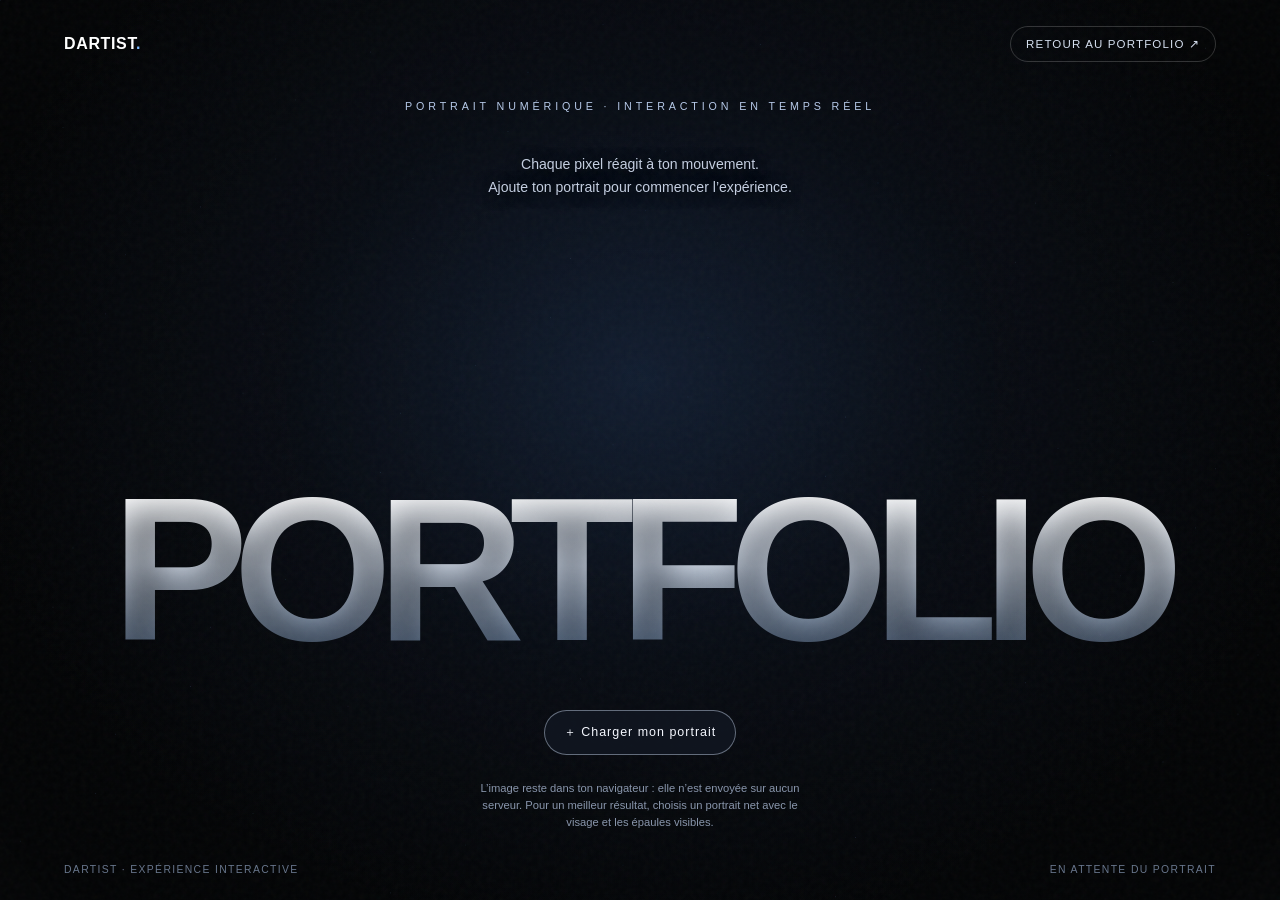
==== portrait-interactif.html @ 357aa3f6 "Add interactive pixel portrait experience" ====
<!DOCTYPE html>
<html lang="fr">
<head>
<meta charset="UTF-8">
<meta name="viewport" content="width=device-width, initial-scale=1">
<meta name="theme-color" content="#050609">
<title>Portrait interactif — dartist.</title>
<style>
  :root{color-scheme:dark;--bg:#050609;--blue:#7cb9ff;--white:#f1f5ff}
  *{box-sizing:border-box}
  html,body{margin:0;min-height:100%;background:var(--bg);color:var(--white);font-family:Inter,Arial,sans-serif}
  body{min-height:100svh;overflow-x:hidden}
  .stage{position:relative;min-height:100svh;isolation:isolate;overflow:hidden;display:grid;place-items:center;background:radial-gradient(ellipse at 50% 42%,#111b2c 0,#070a10 38%,#030405 76%)}
  canvas{position:absolute;inset:0;width:100%;height:100%;z-index:-1;touch-action:pan-y}
  .noise{position:absolute;inset:0;z-index:-1;pointer-events:none;opacity:.16;background-image:url("data:image/svg+xml,%3Csvg viewBox='0 0 180 180' xmlns='http://www.w3.org/2000/svg'%3E%3Cfilter id='n'%3E%3CfeTurbulence type='fractalNoise' baseFrequency='.9' numOctaves='3' stitchTiles='stitch'/%3E%3C/filter%3E%3Crect width='100%25' height='100%25' filter='url(%23n)' opacity='.22'/%3E%3C/svg%3E")}
  .top{position:absolute;top:26px;left:clamp(20px,5vw,72px);right:clamp(20px,5vw,72px);display:flex;justify-content:space-between;align-items:center;z-index:4;font-size:.72rem;letter-spacing:.18em;text-transform:uppercase;color:#aab5c8}
  .brand{color:#fff;text-decoration:none;font-weight:700;letter-spacing:.04em;font-size:1rem}.brand span{color:var(--blue)}
  .top a:last-child{color:#d5dfef;text-decoration:none;border:1px solid #ffffff2e;border-radius:999px;padding:10px 15px;letter-spacing:.1em}
  .content{width:100%;min-height:100svh;display:flex;flex-direction:column;justify-content:center;align-items:center;padding:100px 0 38px;position:relative}
  .portrait-label{font-size:.67rem;letter-spacing:.36em;text-transform:uppercase;color:#b6c9e8;text-align:center;margin-bottom:15px}
  .hint{position:absolute;top:17%;left:50%;transform:translateX(-50%);width:min(90%,420px);text-align:center;color:#c4cee0;font-size:.88rem;line-height:1.6;text-shadow:0 2px 16px #000;z-index:2}
  .title{position:relative;z-index:2;width:100%;text-align:center;font-weight:900;font-size:clamp(3.6rem,16vw,15rem);letter-spacing:-.075em;line-height:.76;white-space:nowrap;color:transparent;background:linear-gradient(180deg,#fff 0%,#d5dfed 48%,#53657d 100%);background-clip:text;-webkit-background-clip:text;text-shadow:0 14px 35px #0009;mix-blend-mode:screen;pointer-events:none;margin-top:auto;margin-bottom:clamp(28px,7vh,84px)}
  .bottom{position:relative;z-index:3;display:flex;flex-direction:column;align-items:center;gap:14px;padding:0 18px 20px;text-align:center}
  .upload{display:inline-flex;align-items:center;gap:10px;border:1px solid #d8e7ff6b;background:#111722d9;color:#f5f8ff;border-radius:999px;padding:13px 19px;font:inherit;font-size:.78rem;letter-spacing:.08em;cursor:pointer;transition:background .2s,border-color .2s,transform .2s}
  .upload:hover{background:#24354d;border-color:#9cc8ff;transform:translateY(-1px)}.upload:focus-visible{outline:2px solid var(--blue);outline-offset:4px}
  .note{font-size:.7rem;color:#8996ac;max-width:54ch;line-height:1.5}
  #photo-input{position:absolute;width:1px;height:1px;overflow:hidden;clip:rect(0,0,0,0);white-space:nowrap}
  .corner{position:absolute;bottom:25px;left:clamp(20px,5vw,72px);z-index:3;color:#68768c;font-size:.65rem;letter-spacing:.13em;text-transform:uppercase}
  .corner.right{left:auto;right:clamp(20px,5vw,72px)}
  .cursor-ring{position:fixed;z-index:5;left:0;top:0;width:42px;height:42px;border:1px solid #b6d7ffb0;border-radius:50%;pointer-events:none;transform:translate(-50%,-50%);opacity:0;box-shadow:0 0 26px #4d9dff25}
  @media(hover:hover) and (pointer:fine){body.has-photo{cursor:none}body.has-photo .cursor-ring{opacity:1}}
  @media(max-width:600px){.top{top:18px}.hint{top:14%;font-size:.78rem}.content{padding-top:100px}.title{font-size:17vw;letter-spacing:-.08em;margin-bottom:34px}.corner{bottom:12px;font-size:.55rem}.bottom{padding-bottom:44px}.cursor-ring{display:none}}
  @media(prefers-reduced-motion:reduce){*,*::before,*::after{transition:none!important}}
</style>
</head>
<body>
<main class="stage" id="stage">
  <canvas id="pixels" aria-label="Portrait en mosaïque interactive"></canvas><div class="noise" aria-hidden="true"></div>
  <header class="top"><a class="brand" href="https://dartist-fr.github.io/portfolio/">dartist<span>.</span></a><a href="https://dartist-fr.github.io/portfolio/">Retour au portfolio ↗</a></header>
  <section class="content">
    <div class="hint" id="hint">Chaque pixel réagit à ton mouvement.<br>Ajoute ton portrait pour commencer l’expérience.</div>
    <div class="portrait-label">Portrait numérique · Interaction en temps réel</div>
    <h1 class="title">PORTFOLIO</h1>
    <div class="bottom">
      <label class="upload" for="photo-input">＋ Charger mon portrait</label>
      <input id="photo-input" type="file" accept="image/*" aria-label="Choisir une photo pour créer le portrait interactif">
      <p class="note">L’image reste dans ton navigateur : elle n’est envoyée sur aucun serveur. Pour un meilleur résultat, choisis un portrait net avec le visage et les épaules visibles.</p>
    </div>
  </section>
  <div class="corner">dartist · expérience interactive</div><div class="corner right" id="status">En attente du portrait</div>
</main>
<div class="cursor-ring" id="ring" aria-hidden="true"></div>
<script>
(() => {
  const canvas=document.getElementById('pixels'),ctx=canvas.getContext('2d',{alpha:true});
  const input=document.getElementById('photo-input'),stage=document.getElementById('stage'),hint=document.getElementById('hint'),status=document.getElementById('status'),ring=document.getElementById('ring');
  const reduced=window.matchMedia('(prefers-reduced-motion: reduce)').matches;
  let photo=null,w=0,h=0,dpr=1,points=[],mouse={x:-1000,y:-1000,active:false},ripples=[],raf=0,last=0;
  const sample=document.createElement('canvas'),sctx=sample.getContext('2d',{willReadFrequently:true});
  function resize(){
    const rect=stage.getBoundingClientRect();w=rect.width;h=rect.height;dpr=Math.min(window.devicePixelRatio||1,1.7);
    canvas.width=Math.round(w*dpr);canvas.height=Math.round(h*dpr);ctx.setTransform(dpr,0,0,dpr,0,0);
    if(photo)buildPoints();draw(performance.now());
  }
  function buildPoints(){
    const scale=Math.min((w*.76)/photo.width,(h*.72)/photo.height);
    const iw=Math.max(1,Math.round(photo.width*scale)),ih=Math.max(1,Math.round(photo.height*scale));
    sample.width=iw;sample.height=ih;sctx.clearRect(0,0,iw,ih);sctx.drawImage(photo,0,0,iw,ih);
    let data;try{data=sctx.getImageData(0,0,iw,ih).data}catch(e){return}
    const step=Math.max(3,Math.min(7,Math.round(Math.min(w,h)/130)));
    points=[];const ox=(w-iw)/2,oy=Math.max(58,(h-ih)/2-26);
    for(let y=0;y<ih;y+=step){for(let x=0;x<iw;x+=step){
      const i=(y*iw+x)*4,r=data[i],g=data[i+1],b=data[i+2],a=data[i+3];
      if(a<40)continue;
      const lum=.2126*r+.7152*g+.0722*b;
      const edge=(Math.sin(x*12.9898+y*78.233)*43758.5453)%1;
      points.push({x:ox+x,y:oy+y,rgb:[r,g,b],lum,size:Math.max(1,step*(.48+(Math.abs(edge)*.55))),seed:Math.random()*6.28});
    }}
  }
  function draw(time){
    raf=0;ctx.clearRect(0,0,w,h);
    const grad=ctx.createRadialGradient(w*.5,h*.42,0,w*.5,h*.42,Math.max(w,h)*.62);grad.addColorStop(0,'rgba(18,34,57,.26)');grad.addColorStop(1,'rgba(0,0,0,0)');ctx.fillStyle=grad;ctx.fillRect(0,0,w,h);
    if(!photo){
      // Subtle ambient particles while waiting for the portrait.
      for(let i=0;i<100;i++){const x=(i*137.5)%w,y=(i*79.3)%h;ctx.fillStyle='rgba(120,166,224,'+(.08+((i%7)/100))+')';ctx.fillRect(x,y,1,1)}
      return;
    }
    const step=Math.max(3,Math.min(7,Math.round(Math.min(w,h)/130))),timeSec=time*.001;
    for(const p of points){
      let dx=0,dy=0;
      if(mouse.active){const mx=p.x-mouse.x,my=p.y-mouse.y,dist=Math.hypot(mx,my),radius=Math.min(190,Math.max(90,w*.14));if(dist<radius&&dist>0){const force=(1-dist/radius);const wave=Math.sin(dist*.075-timeSec*4)*3;dx+=(mx/dist)*(force*36+wave);dy+=(my/dist)*(force*36+wave)}}
      for(const r of ripples){const dist=Math.hypot(p.x-r.x,p.y-r.y),delta=Math.abs(dist-r.radius);if(delta<24){const force=(1-delta/24)*r.strength;dx+=(p.x-r.x)/(dist||1)*force;dy+=(p.y-r.y)/(dist||1)*force}}
      const twinkle=reduced?0:(Math.sin(timeSec*1.4+p.seed)*.09);
      const lum=p.lum/255,blue=Math.min(255,Math.round(160+lum*95)),green=Math.min(255,Math.round(181+lum*66)),red=Math.min(255,Math.round(105+lum*145));
      const alpha=Math.min(.98,.23+lum*.72+twinkle);
      ctx.fillStyle='rgba('+red+','+green+','+blue+','+alpha+')';
      const size=p.size*(mouse.active&&Math.hypot(p.x-mouse.x,p.y-mouse.y)<120?1.22:1);
      ctx.fillRect(p.x+dx-size/2,p.y+dy-size/2,size,size);
      if(lum>.77&&p.size>3.5){ctx.fillStyle='rgba(210,232,255,.2)';ctx.fillRect(p.x+dx-size/2-1,p.y+dy-size/2-1,size+2,size+2)}
    }
    ripples=ripples.filter(r=>r.radius<r.max);for(const r of ripples){r.radius+=reduced?8:4.2;r.strength*=.975}
    if(mouse.active&&!reduced&&Math.random()>.72){const x=mouse.x+(Math.random()-.5)*70,y=mouse.y+(Math.random()-.5)*70;ctx.fillStyle='rgba(136,193,255,.8)';ctx.fillRect(x,y,1+Math.random()*2,1+Math.random()*2)}
    if(mouse.active||ripples.length){raf=requestAnimationFrame(draw)}else if(!reduced){raf=requestAnimationFrame(draw)}
  }
  function schedule(){if(!raf)raf=requestAnimationFrame(draw)}
  function pointerMove(e){const rect=canvas.getBoundingClientRect();mouse.x=e.clientX-rect.left;mouse.y=e.clientY-rect.top;mouse.active=true;ring.style.left=e.clientX+'px';ring.style.top=e.clientY+'px';schedule()}
  stage.addEventListener('pointermove',e=>{if(e.pointerType==='mouse')pointerMove(e)});
  stage.addEventListener('pointerleave',()=>{mouse.active=false;ring.style.opacity='0';schedule()});
  stage.addEventListener('pointerenter',()=>{if(window.matchMedia('(hover:hover) and (pointer:fine)').matches)ring.style.opacity='1'});
  stage.addEventListener('pointerdown',e=>{const rect=canvas.getBoundingClientRect();ripples.push({x:e.clientX-rect.left,y:e.clientY-rect.top,radius:0,max:Math.max(w,h)*.65,strength:22});schedule()});
  input.addEventListener('change',()=>{
    const file=input.files&&input.files[0];if(!file)return;
    if(!file.type.startsWith('image/')){status.textContent='Fichier image requis';return}
    const url=URL.createObjectURL(file),img=new Image();
    img.onload=()=>{photo=img;document.body.classList.add('has-photo');hint.innerHTML='Déplace la souris sur le portrait.<br>Clique ou touche l’écran pour envoyer une onde.';status.textContent='Portrait chargé';buildPoints();if(raf)cancelAnimationFrame(raf);raf=0;schedule();URL.revokeObjectURL(url)};
    img.onerror=()=>{status.textContent='Impossible de lire cette image';URL.revokeObjectURL(url)};
    img.src=url;
  });
  window.addEventListener('resize',resize,{passive:true});
  resize();
})();
</script>
</body>
</html>
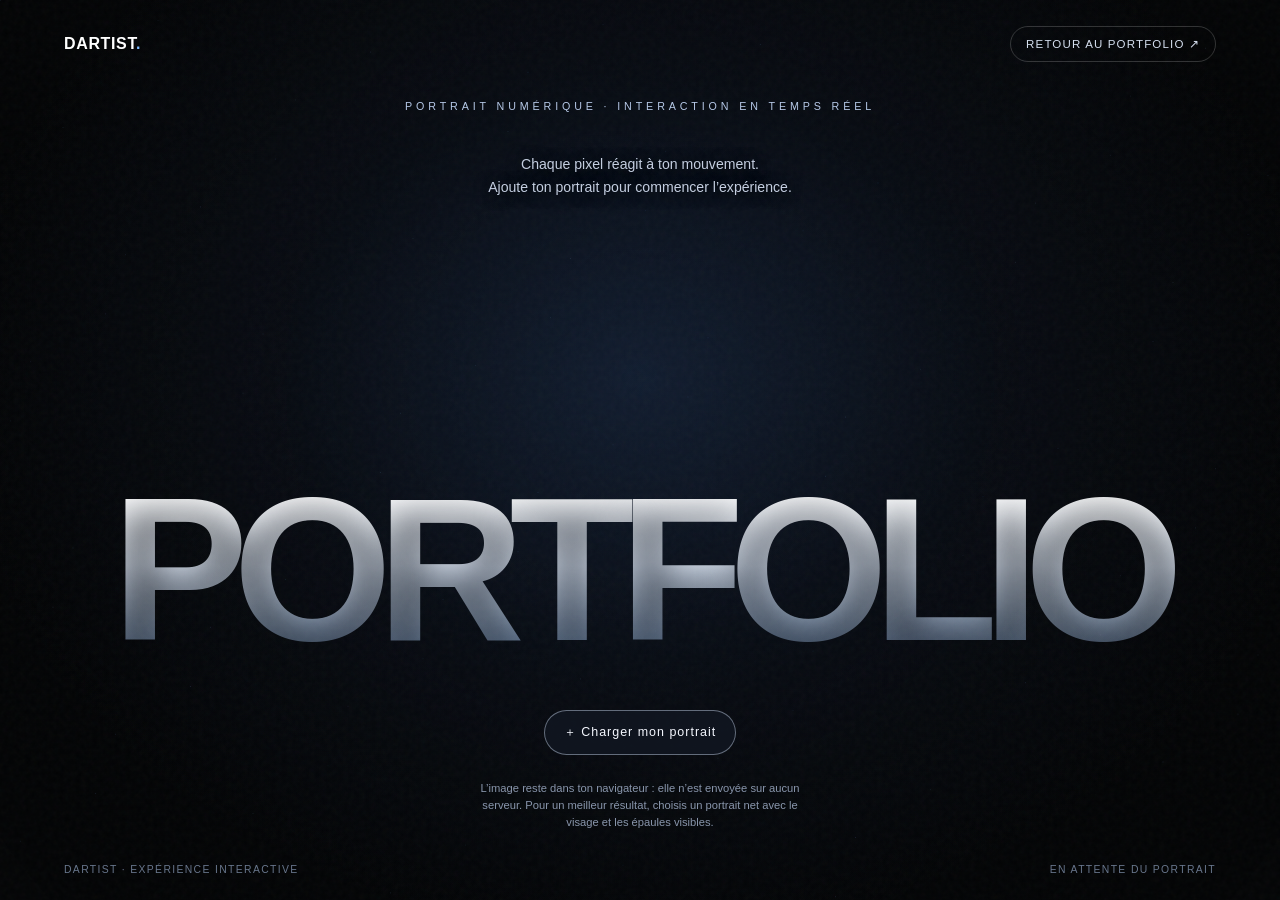
==== commit 7c27473d: "Fix interactive canvas stacking" ====
--- a/portrait-interactif.html
+++ b/portrait-interactif.html
@@ -11,8 +11,8 @@
   html,body{margin:0;min-height:100%;background:var(--bg);color:var(--white);font-family:Inter,Arial,sans-serif}
   body{min-height:100svh;overflow-x:hidden}
   .stage{position:relative;min-height:100svh;isolation:isolate;overflow:hidden;display:grid;place-items:center;background:radial-gradient(ellipse at 50% 42%,#111b2c 0,#070a10 38%,#030405 76%)}
-  canvas{position:absolute;inset:0;width:100%;height:100%;z-index:-1;touch-action:pan-y}
-  .noise{position:absolute;inset:0;z-index:-1;pointer-events:none;opacity:.16;background-image:url("data:image/svg+xml,%3Csvg viewBox='0 0 180 180' xmlns='http://www.w3.org/2000/svg'%3E%3Cfilter id='n'%3E%3CfeTurbulence type='fractalNoise' baseFrequency='.9' numOctaves='3' stitchTiles='stitch'/%3E%3C/filter%3E%3Crect width='100%25' height='100%25' filter='url(%23n)' opacity='.22'/%3E%3C/svg%3E")}
+  canvas{position:absolute;inset:0;width:100%;height:100%;z-index:0;touch-action:pan-y}
+  .noise{position:absolute;inset:0;z-index:1;pointer-events:none;opacity:.16;background-image:url("data:image/svg+xml,%3Csvg viewBox='0 0 180 180' xmlns='http://www.w3.org/2000/svg'%3E%3Cfilter id='n'%3E%3CfeTurbulence type='fractalNoise' baseFrequency='.9' numOctaves='3' stitchTiles='stitch'/%3E%3C/filter%3E%3Crect width='100%25' height='100%25' filter='url(%23n)' opacity='.22'/%3E%3C/svg%3E")}
   .top{position:absolute;top:26px;left:clamp(20px,5vw,72px);right:clamp(20px,5vw,72px);display:flex;justify-content:space-between;align-items:center;z-index:4;font-size:.72rem;letter-spacing:.18em;text-transform:uppercase;color:#aab5c8}
   .brand{color:#fff;text-decoration:none;font-weight:700;letter-spacing:.04em;font-size:1rem}.brand span{color:var(--blue)}
   .top a:last-child{color:#d5dfef;text-decoration:none;border:1px solid #ffffff2e;border-radius:999px;padding:10px 15px;letter-spacing:.1em}
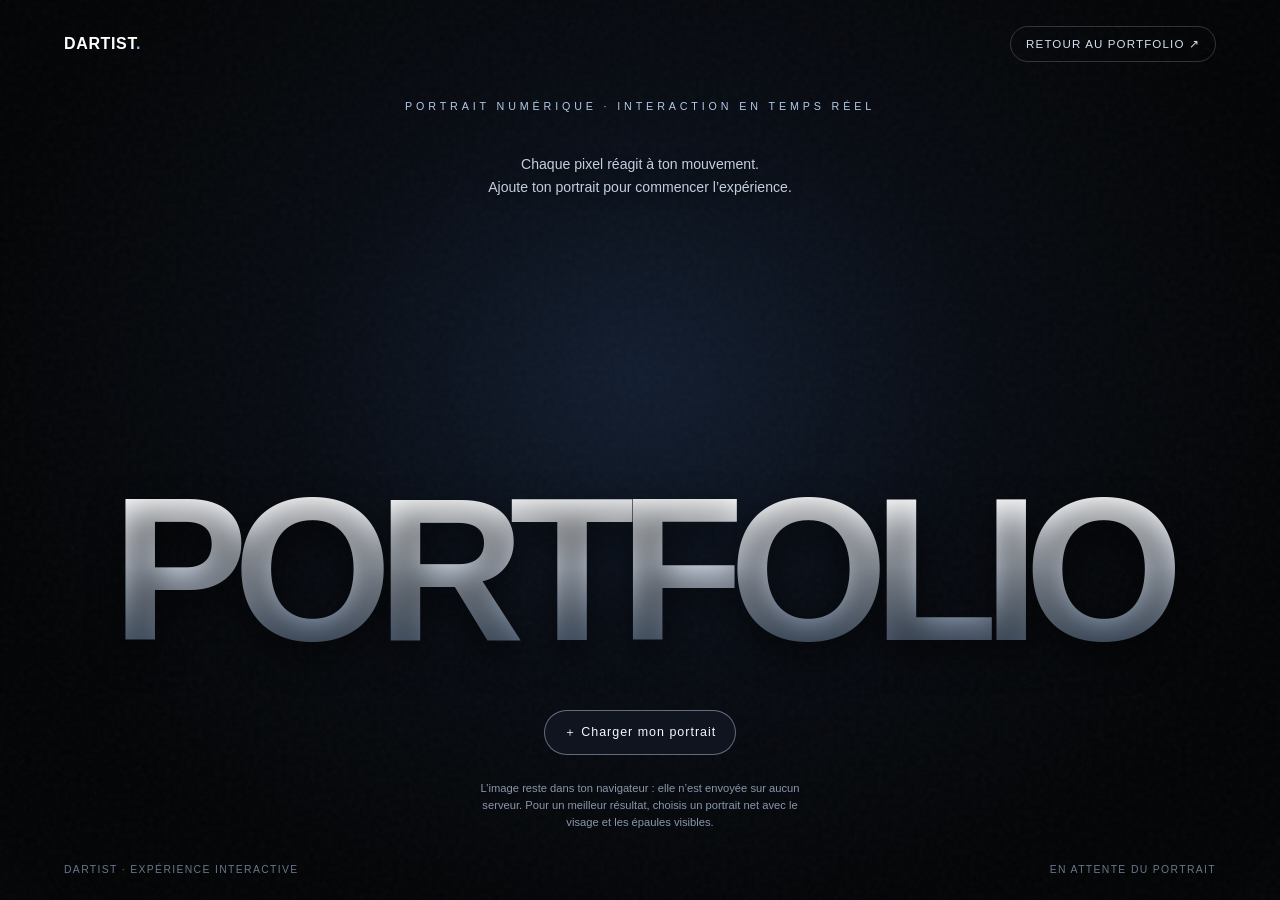
==== commit e900d480: "Keep portrait controls above canvas" ====
--- a/portrait-interactif.html
+++ b/portrait-interactif.html
@@ -16,7 +16,7 @@
   .top{position:absolute;top:26px;left:clamp(20px,5vw,72px);right:clamp(20px,5vw,72px);display:flex;justify-content:space-between;align-items:center;z-index:4;font-size:.72rem;letter-spacing:.18em;text-transform:uppercase;color:#aab5c8}
   .brand{color:#fff;text-decoration:none;font-weight:700;letter-spacing:.04em;font-size:1rem}.brand span{color:var(--blue)}
   .top a:last-child{color:#d5dfef;text-decoration:none;border:1px solid #ffffff2e;border-radius:999px;padding:10px 15px;letter-spacing:.1em}
-  .content{width:100%;min-height:100svh;display:flex;flex-direction:column;justify-content:center;align-items:center;padding:100px 0 38px;position:relative}
+  .content{position:relative;z-index:2;width:100%;min-height:100svh;display:flex;flex-direction:column;justify-content:center;align-items:center;padding:100px 0 38px;position:relative}
   .portrait-label{font-size:.67rem;letter-spacing:.36em;text-transform:uppercase;color:#b6c9e8;text-align:center;margin-bottom:15px}
   .hint{position:absolute;top:17%;left:50%;transform:translateX(-50%);width:min(90%,420px);text-align:center;color:#c4cee0;font-size:.88rem;line-height:1.6;text-shadow:0 2px 16px #000;z-index:2}
   .title{position:relative;z-index:2;width:100%;text-align:center;font-weight:900;font-size:clamp(3.6rem,16vw,15rem);letter-spacing:-.075em;line-height:.76;white-space:nowrap;color:transparent;background:linear-gradient(180deg,#fff 0%,#d5dfed 48%,#53657d 100%);background-clip:text;-webkit-background-clip:text;text-shadow:0 14px 35px #0009;mix-blend-mode:screen;pointer-events:none;margin-top:auto;margin-bottom:clamp(28px,7vh,84px)}
